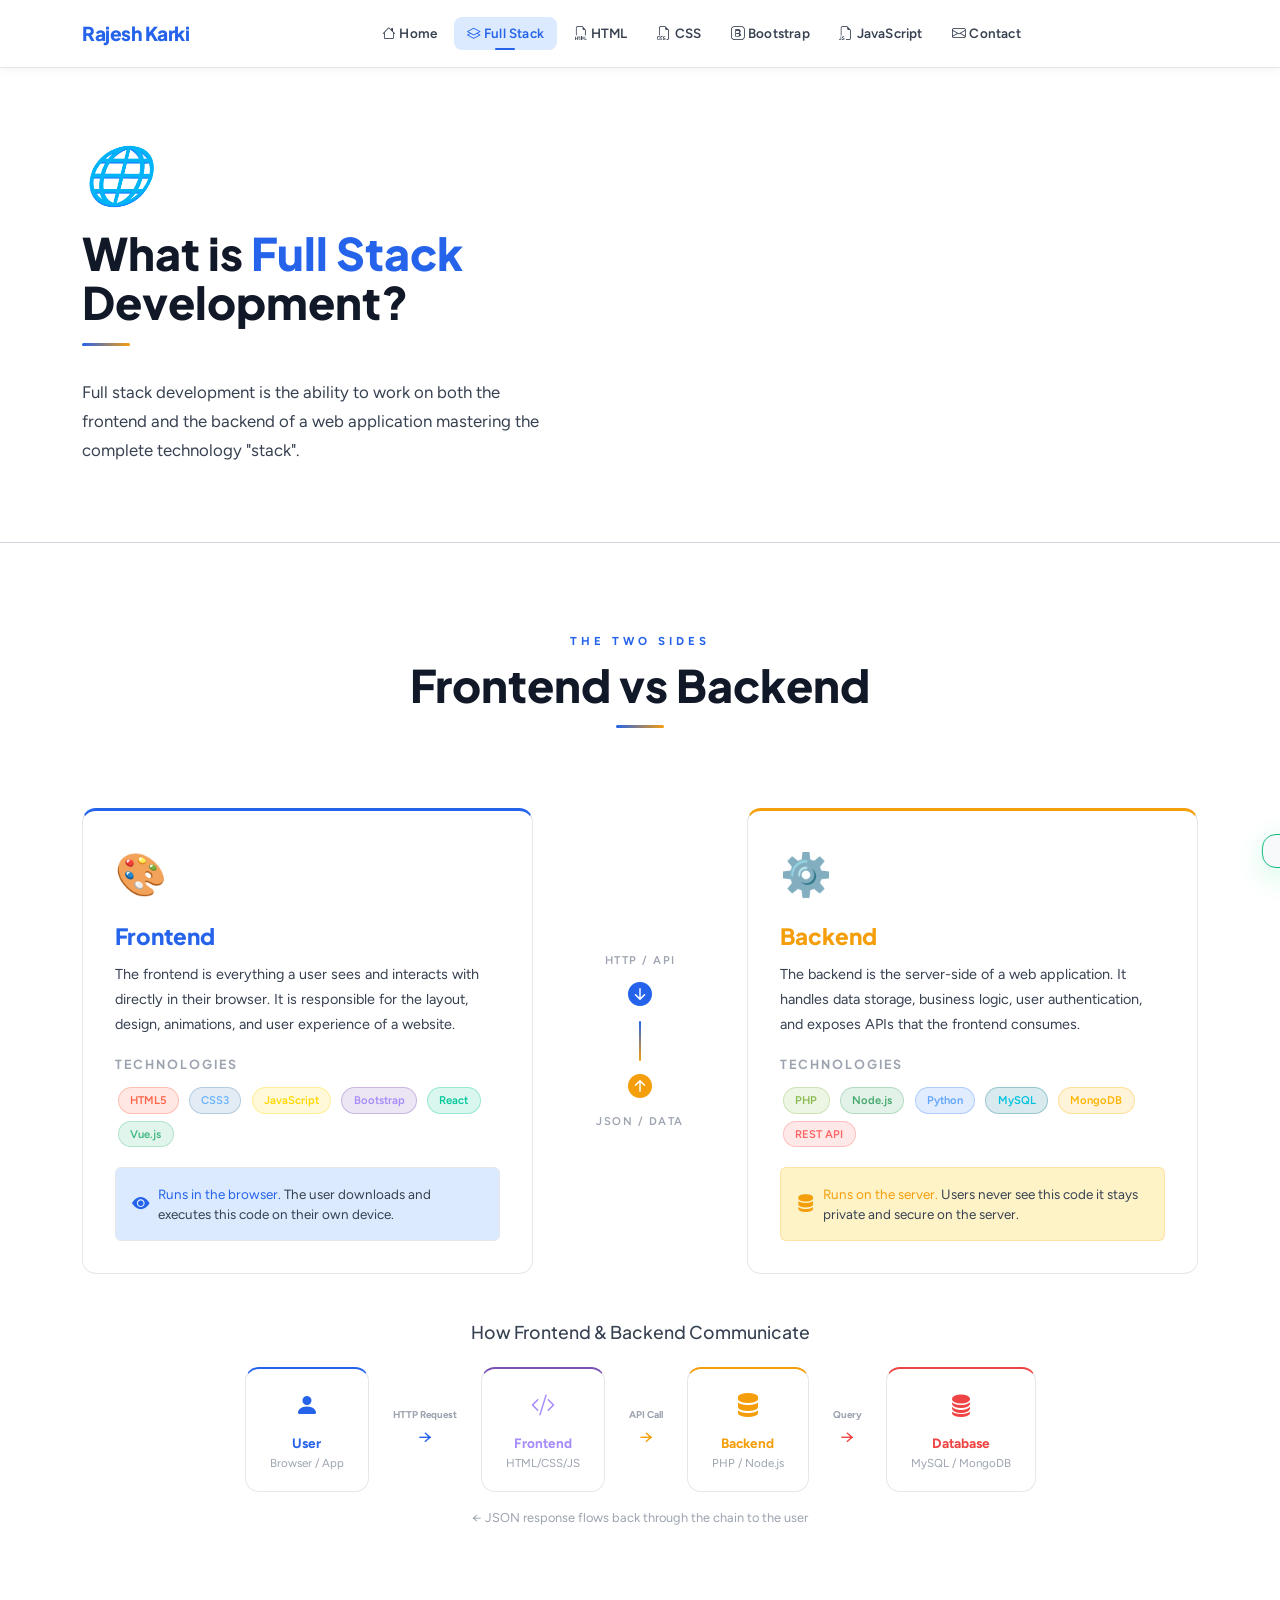
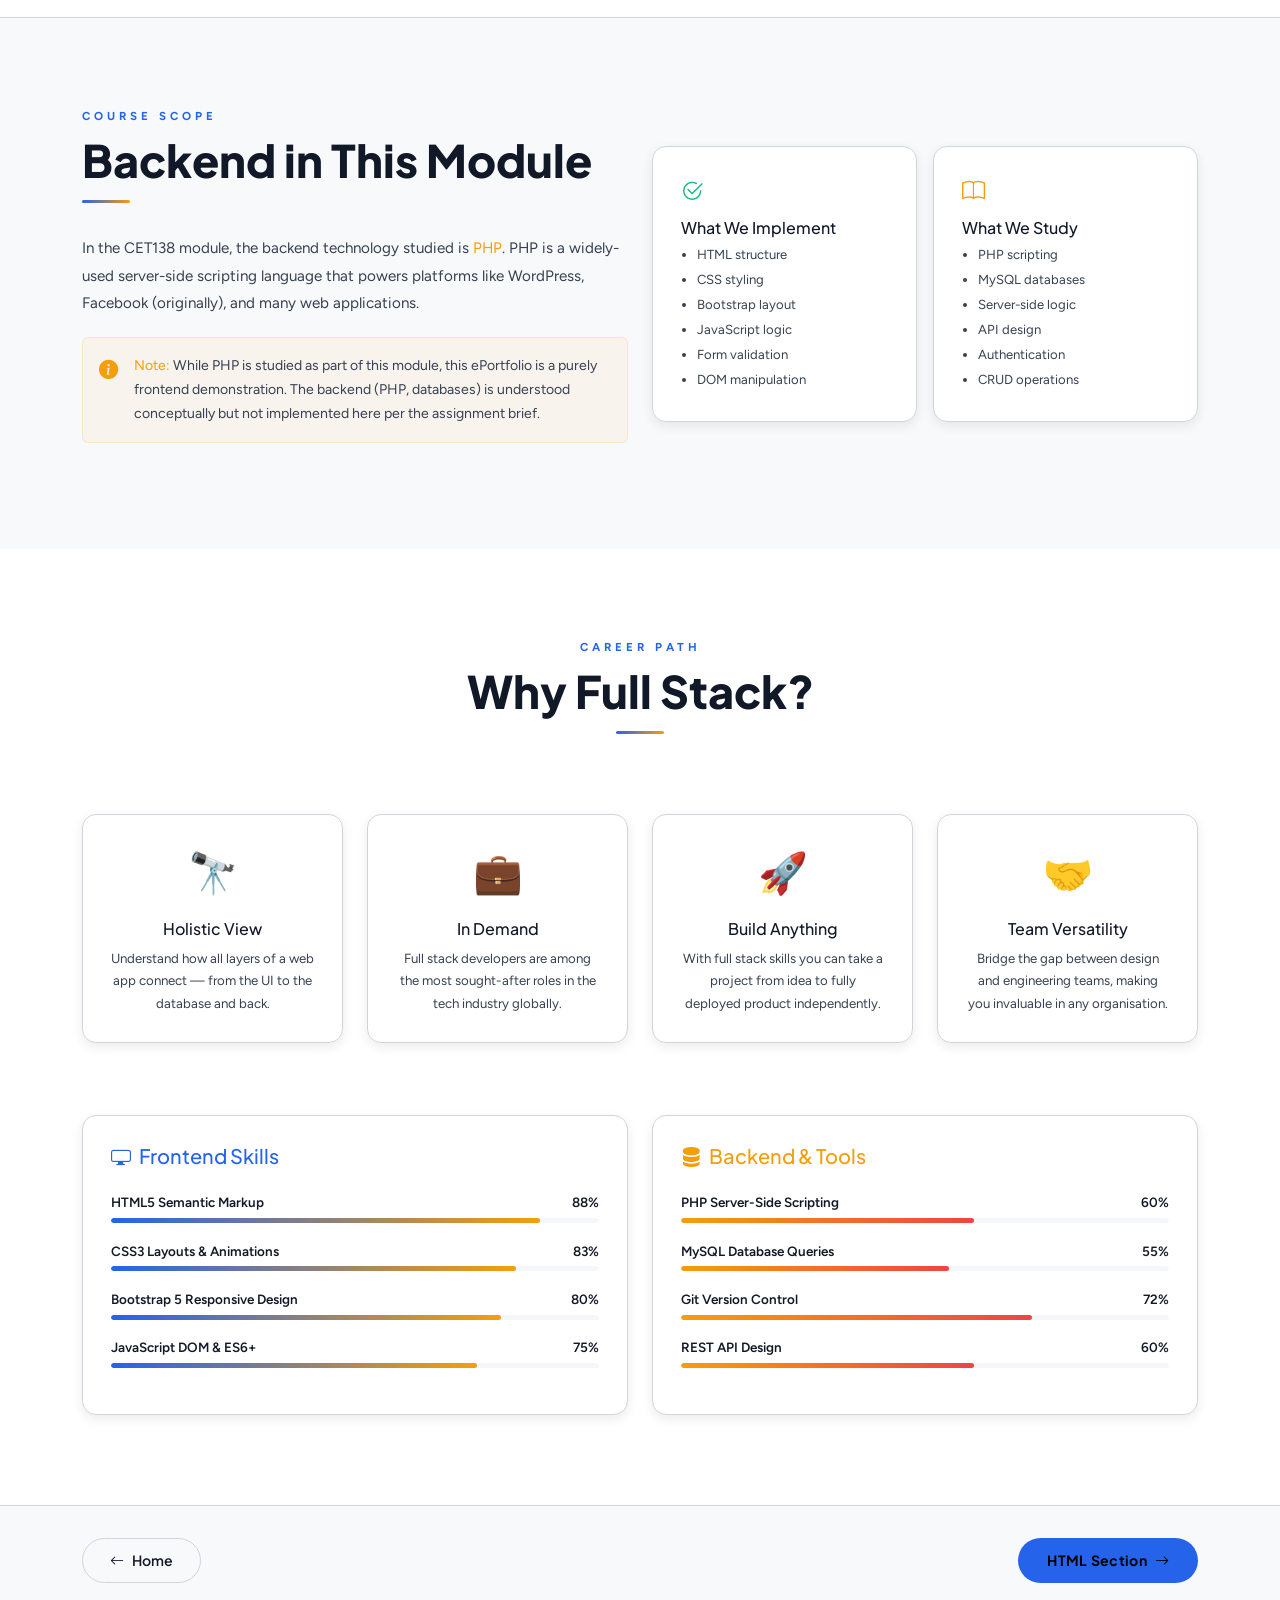
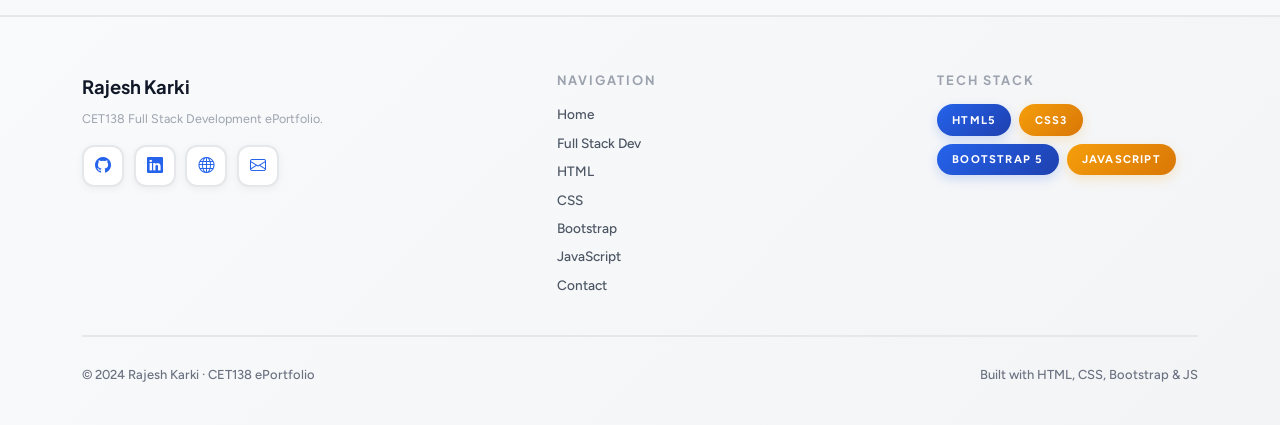
==== about.html @ 3459c1d7 "Add JavaScript page and script functionality for interactive demos and form validation - Created a n" ====
<!DOCTYPE html>
<html lang="en">
<head>
  <meta charset="UTF-8"/>
  <meta name="viewport" content="width=device-width, initial-scale=1.0"/>
  <title>Rajesh Karki</title>
  <link href="https://cdn.jsdelivr.net/npm/bootstrap@5.3.2/dist/css/bootstrap.min.css" rel="stylesheet"/>
  <link href="https://cdn.jsdelivr.net/npm/bootstrap-icons@1.11.3/font/bootstrap-icons.min.css" rel="stylesheet"/>
  <link href="https://fonts.googleapis.com/css2?family=Plus+Jakarta+Sans:wght@400;500;600;700;800&family=Figtree:wght@300;400;500;600&display=swap" rel="stylesheet"/>
  <link href="css/style.css" rel="stylesheet"/>
  <style>
    .stack-card {
      background: #ffffff; border: 1px solid #e5e7eb;
      border-radius: var(--radius); padding: 2rem;
      transition: var(--transition); height: 100%;
    }
    .stack-card:hover { border-color: #d1d5db; box-shadow: 0 12px 24px rgba(0,0,0,0.12); transform: translateY(-4px); }
    .stack-card-icon { font-size: 2.6rem; margin-bottom: 1.1rem; display: block; }
    .tech-pill {
      display: inline-block; font-size: .7rem; font-weight: 600;
      padding: .25rem .7rem; border-radius: 50px; margin: .2rem;
    }
    .api-flow {
      display: flex; align-items: center; justify-content: center;
      gap: 0; flex-wrap: wrap;
    }
    .api-box {
      background: #ffffff; border: 1px solid #e5e7eb;
      border-radius: var(--radius); padding: 1.2rem 1.5rem;
      text-align: center; min-width: 120px;
    }
    .api-arrow {
      display: flex; flex-direction: column; align-items: center;
      padding: 0 .5rem; color: #6b7280; font-size: .65rem;
    }
    .timeline-item {
      display: flex; gap: 1.25rem; padding-bottom: 2rem; position: relative;
    }
    .timeline-item:not(:last-child)::after {
      content: ''; position: absolute; left: 19px; top: 42px;
      width: 2px; bottom: 0; background: #e5e7eb;
    }
    .timeline-dot {
      width: 40px; height: 40px; border-radius: 50%; flex-shrink: 0;
      display: flex; align-items: center; justify-content: center;
      font-size: 1rem; z-index: 1;
    }
    .timeline-content { padding-top: .5rem; }
  </style>
</head>
<body>
<div class="grid-bg"></div>
<div class="orb orb-1"></div>
<div class="orb orb-2"></div>

<!-- NAVBAR -->
<nav class="navbar navbar-expand-lg fixed-top" id="mainNav">
  <div class="container">
    <a class="navbar-brand nav-brand" href="index.html">Rajesh Karki</a>
    <div class="d-flex align-items-center gap-2 order-lg-last">
      <button class="theme-btn" id="themeBtn" aria-label="Toggle theme"><i class="bi bi-sun-fill"></i></button>
      <button class="navbar-toggler ms-1" type="button" data-bs-toggle="collapse" data-bs-target="#navMenu">
        <span class="navbar-toggler-icon"></span>
      </button>
    </div>
    <div class="collapse navbar-collapse" id="navMenu">
      <ul class="navbar-nav mx-auto gap-1">
        <li class="nav-item"><a class="nav-link" href="index.html"><i class="bi bi-house me-1"></i>Home</a></li>
        <li class="nav-item"><a class="nav-link" href="about.html"><i class="bi bi-layers me-1"></i>Full Stack</a></li>
        <li class="nav-item"><a class="nav-link" href="html.html"><i class="bi bi-filetype-html me-1"></i>HTML</a></li>
        <li class="nav-item"><a class="nav-link" href="css.html"><i class="bi bi-filetype-css me-1"></i>CSS</a></li>
        <li class="nav-item"><a class="nav-link" href="bootstrap.html"><i class="bi bi-bootstrap me-1"></i>Bootstrap</a></li>
        <li class="nav-item"><a class="nav-link" href="javascript.html"><i class="bi bi-filetype-js me-1"></i>JavaScript</a></li>
        <li class="nav-item"><a class="nav-link" href="contact.html"><i class="bi bi-envelope me-1"></i>Contact</a></li>
      </ul>
    </div>
  </div>
</nav>

<div class="page-wrap">

  <!-- PAGE HERO -->
  <div class="page-hero">
    <div class="container">
      <i class="page-hero-icon">🌐</i>
      <h1 class="section-title">What is <span class="highlight">Full Stack</span><br>Development?</h1>
      <div class="divider"></div>
      <p class="section-lead max-w-md">Full stack development is the ability to work on both the frontend and the backend of a web application mastering the complete technology "stack".</p>
    </div>
  </div>

  <!-- FRONTEND VS BACKEND -->
  <section>
    <div class="container">
      <div class="row justify-content-center mb-5">
        <div class="col-lg-7 text-center reveal">
          <span class="eyebrow">The Two Sides</span>
          <h2 class="section-title">Frontend vs Backend</h2>
          <div class="divider centered"></div>
        </div>
      </div>
      <div class="row g-4">
        <!-- Frontend -->
        <div class="col-lg-5 reveal reveal-d1">
          <div class="stack-card" style="border-top:3px solid var(--accent);">
            <span class="stack-card-icon">🎨</span>
            <h3 style="font-size:1.4rem;font-weight:800;color:var(--accent);margin-bottom:.75rem;">Frontend</h3>
            <p style="color:var(--text2);font-size:.9rem;line-height:1.75;margin-bottom:1.25rem;">The frontend is everything a user sees and interacts with directly in their browser. It is responsible for the layout, design, animations, and user experience of a website.</p>
            <h6 style="font-family:var(--font-head);font-size:.78rem;font-weight:700;letter-spacing:2px;text-transform:uppercase;color:var(--text3);margin-bottom:.75rem;">Technologies</h6>
            <div class="mb-3">
              <span class="tech-pill" style="background:rgba(255,99,71,.15);color:#ff6347;border:1px solid rgba(255,99,71,.3)">HTML5</span>
              <span class="tech-pill" style="background:rgba(70,130,180,.15);color:#6bb5ff;border:1px solid rgba(70,130,180,.3)">CSS3</span>
              <span class="tech-pill" style="background:rgba(255,215,0,.15);color:#ffd700;border:1px solid rgba(255,215,0,.3)">JavaScript</span>
              <span class="tech-pill" style="background:rgba(121,82,179,.15);color:#a78bfa;border:1px solid rgba(121,82,179,.3)">Bootstrap</span>
              <span class="tech-pill" style="background:rgba(0,200,150,.15);color:#00c89a;border:1px solid rgba(0,200,150,.3)">React</span>
              <span class="tech-pill" style="background:rgba(65,184,131,.15);color:#41b883;border:1px solid rgba(65,184,131,.3)">Vue.js</span>
            </div>
            <div class="d-flex align-items-center gap-2 p-3 rounded" style="background:var(--accent-dim);border:1px solid var(--border);">
              <i class="bi bi-eye-fill" style="color:var(--accent);font-size:1.1rem;"></i>
              <div style="font-size:.84rem;"><span style="color:var(--accent)">Runs in the browser.</span> <span style="color:var(--text2);">The user downloads and executes this code on their own device.</span></div>
            </div>
          </div>
        </div>

        <!-- Arrow -->
        <div class="col-lg-2 d-flex align-items-center justify-content-center reveal reveal-d2">
          <div class="api-flow flex-column gap-2">
            <div style="font-size:.7rem;color:var(--text3);text-align:center;font-weight:600;letter-spacing:1.5px;text-transform:uppercase;">HTTP / API</div>
            <div style="font-size:1.5rem;color:var(--accent)"><i class="bi bi-arrow-down-circle-fill"></i></div>
            <div style="width:2px;height:40px;background:linear-gradient(var(--accent),var(--amber));margin:0 auto;border-radius:2px;"></div>
            <div style="font-size:1.5rem;color:var(--amber)"><i class="bi bi-arrow-up-circle-fill"></i></div>
            <div style="font-size:.7rem;color:var(--text3);text-align:center;font-weight:600;letter-spacing:1.5px;text-transform:uppercase;">JSON / Data</div>
          </div>
        </div>

        <!-- Backend -->
        <div class="col-lg-5 reveal reveal-d3">
          <div class="stack-card" style="border-top:3px solid var(--amber);">
            <span class="stack-card-icon">⚙️</span>
            <h3 style="font-size:1.4rem;font-weight:800;color:var(--amber);margin-bottom:.75rem;">Backend</h3>
            <p style="color:var(--text2);font-size:.9rem;line-height:1.75;margin-bottom:1.25rem;">The backend is the server-side of a web application. It handles data storage, business logic, user authentication, and exposes APIs that the frontend consumes.</p>
            <h6 style="font-family:var(--font-head);font-size:.78rem;font-weight:700;letter-spacing:2px;text-transform:uppercase;color:var(--text3);margin-bottom:.75rem;">Technologies</h6>
            <div class="mb-3">
              <span class="tech-pill" style="background:rgba(136,186,78,.15);color:#88ba4e;border:1px solid rgba(136,186,78,.3)">PHP</span>
              <span class="tech-pill" style="background:rgba(68,168,107,.15);color:#44a86b;border:1px solid rgba(68,168,107,.3)">Node.js</span>
              <span class="tech-pill" style="background:rgba(59,130,246,.15);color:#60a5fa;border:1px solid rgba(59,130,246,.3)">Python</span>
              <span class="tech-pill" style="background:rgba(0,117,143,.15);color:#00c2dd;border:1px solid rgba(0,117,143,.3)">MySQL</span>
              <span class="tech-pill" style="background:rgba(255,179,0,.15);color:#ffb300;border:1px solid rgba(255,179,0,.3)">MongoDB</span>
              <span class="tech-pill" style="background:rgba(255,100,100,.15);color:#ff6464;border:1px solid rgba(255,100,100,.3)">REST API</span>
            </div>
            <div class="d-flex align-items-center gap-2 p-3 rounded" style="background:var(--amber-dim);border:1px solid rgba(255,171,64,.25);">
              <i class="bi bi-server" style="color:var(--amber);font-size:1.1rem;"></i>
              <div style="font-size:.84rem;"><span style="color:var(--amber)">Runs on the server.</span> <span style="color:var(--text2);">Users never see this code it stays private and secure on the server.</span></div>
            </div>
          </div>
        </div>
      </div>

      <!-- API Flow Diagram -->
      <div class="mt-5 reveal">
        <h4 class="text-center mb-4" style="font-family:var(--font-head);font-size:1.1rem;color:var(--text2);">How Frontend & Backend Communicate</h4>
        <div class="api-flow flex-wrap gap-3 justify-content-center">
          <div class="api-box" style="border-top:2px solid var(--accent);">
            <i class="bi bi-person-fill" style="font-size:1.5rem;color:var(--accent);display:block;margin-bottom:.4rem;"></i>
            <strong style="font-size:.85rem;color:var(--accent);">User</strong>
            <div style="font-size:.72rem;color:var(--text3);">Browser / App</div>
          </div>
          <div class="api-arrow">
            <div style="font-size:.62rem;font-weight:700;color:var(--text3)">HTTP Request</div>
            <div style="color:var(--accent);font-size:1.2rem;">→</div>
          </div>
          <div class="api-box" style="border-top:2px solid #7952b3;">
            <i class="bi bi-code-slash" style="font-size:1.5rem;color:#a78bfa;display:block;margin-bottom:.4rem;"></i>
            <strong style="font-size:.85rem;color:#a78bfa;">Frontend</strong>
            <div style="font-size:.72rem;color:var(--text3);">HTML/CSS/JS</div>
          </div>
          <div class="api-arrow">
            <div style="font-size:.62rem;font-weight:700;color:var(--text3)">API Call</div>
            <div style="color:var(--amber);font-size:1.2rem;">→</div>
          </div>
          <div class="api-box" style="border-top:2px solid var(--amber);">
            <i class="bi bi-server" style="font-size:1.5rem;color:var(--amber);display:block;margin-bottom:.4rem;"></i>
            <strong style="font-size:.85rem;color:var(--amber);">Backend</strong>
            <div style="font-size:.72rem;color:var(--text3);">PHP / Node.js</div>
          </div>
          <div class="api-arrow">
            <div style="font-size:.62rem;font-weight:700;color:var(--text3)">Query</div>
            <div style="color:var(--rose);font-size:1.2rem;">→</div>
          </div>
          <div class="api-box" style="border-top:2px solid var(--rose);">
            <i class="bi bi-database-fill" style="font-size:1.5rem;color:var(--rose);display:block;margin-bottom:.4rem;"></i>
            <strong style="font-size:.85rem;color:var(--rose);">Database</strong>
            <div style="font-size:.72rem;color:var(--text3);">MySQL / MongoDB</div>
          </div>
        </div>
        <div class="text-center mt-3" style="font-size:.8rem;color:var(--text3);">← JSON response flows back through the chain to the user</div>
      </div>
    </div>
  </section>

  <!-- PHP NOTE & COURSE SCOPE -->
  <section style="background:var(--bg2);border-top:1px solid var(--border2);">
    <div class="container">
      <div class="row g-4 align-items-center">
        <div class="col-lg-6 reveal">
          <span class="eyebrow">Course Scope</span>
          <h2 class="section-title">Backend in This Module</h2>
          <div class="divider"></div>
          <p style="color:var(--text2);font-size:.95rem;line-height:1.8;margin-bottom:1.25rem;">
            In the CET138 module, the backend technology studied is <span style="color:var(--amber)">PHP</span>. PHP is a widely-used server-side scripting language that powers platforms like WordPress, Facebook (originally), and many web applications.
          </p>
          <div class="d-flex align-items-start gap-3 p-3 mb-3 rounded" style="background:rgba(255,171,64,.08);border:1px solid rgba(255,171,64,.2);">
            <i class="bi bi-info-circle-fill" style="color:var(--amber);font-size:1.2rem;flex-shrink:0;margin-top:.15rem;"></i>
            <p style="font-size:.88rem;color:var(--text2);margin:0;line-height:1.7;"><span style="color:var(--amber);">Note:</span> While PHP is studied as part of this module, this ePortfolio is a purely frontend demonstration. The backend (PHP, databases) is understood conceptually but not implemented here per the assignment brief.</p>
          </div>
        </div>
        <div class="col-lg-6 reveal reveal-d2">
          <div class="row g-3">
            <div class="col-6">
              <div class="glass-card card-inner h-100">
                <i class="bi bi-check2-circle" style="color:var(--emerald);font-size:1.4rem;margin-bottom:.6rem;display:block;"></i>
                <h6 style="font-family:var(--font-head);margin-bottom:.35rem;">What We Implement</h6>
                <ul style="color:var(--text2);font-size:.82rem;padding-left:1rem;line-height:1.9;margin:0;">
                  <li>HTML structure</li>
                  <li>CSS styling</li>
                  <li>Bootstrap layout</li>
                  <li>JavaScript logic</li>
                  <li>Form validation</li>
                  <li>DOM manipulation</li>
                </ul>
              </div>
            </div>
            <div class="col-6">
              <div class="glass-card card-inner h-100">
                <i class="bi bi-book" style="color:var(--amber);font-size:1.4rem;margin-bottom:.6rem;display:block;"></i>
                <h6 style="font-family:var(--font-head);margin-bottom:.35rem;">What We Study</h6>
                <ul style="color:var(--text2);font-size:.82rem;padding-left:1rem;line-height:1.9;margin:0;">
                  <li>PHP scripting</li>
                  <li>MySQL databases</li>
                  <li>Server-side logic</li>
                  <li>API design</li>
                  <li>Authentication</li>
                  <li>CRUD operations</li>
                </ul>
              </div>
            </div>
          </div>
        </div>
      </div>
    </div>
  </section>

  <!-- WHY FULL STACK -->
  <section>
    <div class="container">
      <div class="row justify-content-center mb-5">
        <div class="col-lg-6 text-center reveal">
          <span class="eyebrow">Career Path</span>
          <h2 class="section-title">Why Full Stack?</h2>
          <div class="divider centered"></div>
        </div>
      </div>
      <div class="row g-4">
        <div class="col-md-6 col-lg-3 reveal reveal-d1">
          <div class="glass-card card-inner text-center h-100">
            <div style="font-size:2.5rem;margin-bottom:1rem;">🔭</div>
            <h5 style="font-family:var(--font-head);font-size:1rem;margin-bottom:.5rem;">Holistic View</h5>
            <p style="color:var(--text2);font-size:.83rem;line-height:1.7;margin:0;">Understand how all layers of a web app connect — from the UI to the database and back.</p>
          </div>
        </div>
        <div class="col-md-6 col-lg-3 reveal reveal-d2">
          <div class="glass-card card-inner text-center h-100">
            <div style="font-size:2.5rem;margin-bottom:1rem;">💼</div>
            <h5 style="font-family:var(--font-head);font-size:1rem;margin-bottom:.5rem;">In Demand</h5>
            <p style="color:var(--text2);font-size:.83rem;line-height:1.7;margin:0;">Full stack developers are among the most sought-after roles in the tech industry globally.</p>
          </div>
        </div>
        <div class="col-md-6 col-lg-3 reveal reveal-d3">
          <div class="glass-card card-inner text-center h-100">
            <div style="font-size:2.5rem;margin-bottom:1rem;">🚀</div>
            <h5 style="font-family:var(--font-head);font-size:1rem;margin-bottom:.5rem;">Build Anything</h5>
            <p style="color:var(--text2);font-size:.83rem;line-height:1.7;margin:0;">With full stack skills you can take a project from idea to fully deployed product independently.</p>
          </div>
        </div>
        <div class="col-md-6 col-lg-3 reveal reveal-d4">
          <div class="glass-card card-inner text-center h-100">
            <div style="font-size:2.5rem;margin-bottom:1rem;">🤝</div>
            <h5 style="font-family:var(--font-head);font-size:1rem;margin-bottom:.5rem;">Team Versatility</h5>
            <p style="color:var(--text2);font-size:.83rem;line-height:1.7;margin:0;">Bridge the gap between design and engineering teams, making you invaluable in any organisation.</p>
          </div>
        </div>
      </div>

      <!-- Skills -->
      <div class="row mt-5 g-4">
        <div class="col-lg-6 reveal reveal-d1">
          <div class="glass-card card-inner">
            <h5 style="font-family:var(--font-head);color:var(--accent);margin-bottom:1.5rem;"><i class="bi bi-display me-2"></i>Frontend Skills</h5>
            <div class="skill-bar"><div class="skill-bar-head"><span>HTML5 Semantic Markup</span><span>88%</span></div><div class="skill-track"><div class="skill-fill" data-w="88"></div></div></div>
            <div class="skill-bar"><div class="skill-bar-head"><span>CSS3 Layouts & Animations</span><span>83%</span></div><div class="skill-track"><div class="skill-fill" data-w="83"></div></div></div>
            <div class="skill-bar"><div class="skill-bar-head"><span>Bootstrap 5 Responsive Design</span><span>80%</span></div><div class="skill-track"><div class="skill-fill" data-w="80"></div></div></div>
            <div class="skill-bar"><div class="skill-bar-head"><span>JavaScript DOM & ES6+</span><span>75%</span></div><div class="skill-track"><div class="skill-fill" data-w="75"></div></div></div>
          </div>
        </div>
        <div class="col-lg-6 reveal reveal-d2">
          <div class="glass-card card-inner">
            <h5 style="font-family:var(--font-head);color:var(--amber);margin-bottom:1.5rem;"><i class="bi bi-server me-2"></i>Backend & Tools</h5>
            <div class="skill-bar"><div class="skill-bar-head"><span>PHP Server-Side Scripting</span><span>60%</span></div><div class="skill-track"><div class="skill-fill" data-w="60" style="background:linear-gradient(90deg,var(--amber),var(--rose))"></div></div></div>
            <div class="skill-bar"><div class="skill-bar-head"><span>MySQL Database Queries</span><span>55%</span></div><div class="skill-track"><div class="skill-fill" data-w="55" style="background:linear-gradient(90deg,var(--amber),var(--rose))"></div></div></div>
            <div class="skill-bar"><div class="skill-bar-head"><span>Git Version Control</span><span>72%</span></div><div class="skill-track"><div class="skill-fill" data-w="72" style="background:linear-gradient(90deg,var(--amber),var(--rose))"></div></div></div>
            <div class="skill-bar"><div class="skill-bar-head"><span>REST API Design</span><span>60%</span></div><div class="skill-track"><div class="skill-fill" data-w="60" style="background:linear-gradient(90deg,var(--amber),var(--rose))"></div></div></div>
          </div>
        </div>
      </div>
    </div>
  </section>

  <!-- PAGE NAV -->
  <div style="border-top:1px solid var(--border2);padding:2rem 0;background:var(--bg2);">
    <div class="container d-flex justify-content-between flex-wrap gap-3">
      <a href="index.html" class="btn-outline-custom"><i class="bi bi-arrow-left"></i> Home</a>
      <a href="html.html" class="btn-primary-custom">HTML Section <i class="bi bi-arrow-right"></i></a>
    </div>
  </div>
</div>

<!-- FOOTER -->
<footer>
  <div class="container">
    <div class="row g-4 align-items-start justify-content-between">
      <div class="col-lg-4">
        <div class="footer-brand">Rajesh Karki</div>
        <p class="text-small text-gray max-w-sm mt-xs">CET138 Full Stack Development ePortfolio.</p>
        <div class="footer-socials mt-3">
          <a href="https://github.com/rajeshkarki9" target="_blank" title="GitHub"><i class="bi bi-github"></i></a>
          <a href="https://www.linkedin.com/in/rajesh-karki-478a9b274/" target="_blank" title="LinkedIn"><i class="bi bi-linkedin"></i></a>
          <a href="https://karkirajesh.com.np/" target="_blank" title="Website"><i class="bi bi-globe"></i></a>
          <a href="mailto:ctit25e.rjs@ismt.edu.np" title="Email"><i class="bi bi-envelope"></i></a>
        </div>
      </div>
      <div class="col-sm-6 col-lg-3">
        <h6 style="font-family:var(--font-head);font-size:.8rem;font-weight:700;letter-spacing:2px;text-transform:uppercase;color:var(--text3);margin-bottom:1rem;">Navigation</h6>
        <div class="footer-nav-links d-flex flex-column gap-2">
          <a href="index.html">Home</a><a href="about.html">Full Stack Dev</a><a href="html.html">HTML</a>
          <a href="css.html">CSS</a><a href="bootstrap.html">Bootstrap</a><a href="javascript.html">JavaScript</a><a href="contact.html">Contact</a>
        </div>
      </div>
      <div class="col-sm-6 col-lg-3">
        <h6 style="font-family:var(--font-head);font-size:.8rem;font-weight:700;letter-spacing:2px;text-transform:uppercase;color:var(--text3);margin-bottom:1rem;">Tech Stack</h6>
        <div class="d-flex flex-wrap gap-2"><span class="chip">HTML5</span><span class="chip-amber">CSS3</span><span class="chip">Bootstrap 5</span><span class="chip-amber">JavaScript</span></div>
      </div>
    </div>
    <div class="footer-copy d-flex flex-wrap justify-content-between align-items-center gap-2">
      <span>© 2024 Rajesh Karki · CET138 ePortfolio</span>
      <span>Built with HTML, CSS, Bootstrap &amp; JS</span>
    </div>
  </div>
</footer>

<button id="backTop" aria-label="Back to top"><i class="bi bi-arrow-up"></i></button>
<div id="toast"></div>
<script src="https://cdn.jsdelivr.net/npm/bootstrap@5.3.2/dist/js/bootstrap.bundle.min.js"></script>
<script src="js/script.js"></script>
</body>
</html>
---- css/style.css ----
/* ── GOOGLE FONTS import is in each HTML <head> ─────────────────── */

/* ── CSS VARIABLES ───────────────────────────────────────────────── */
:root {
  --bg:          #ffffff;
  --bg2:         #f8f9fb;
  --bg3:         #ffffff;
  --surface:     #ffffff;
  --surface2:    #f5f7fa;
  --border:      #e5e7eb;
  --border2:     #d1d5db;
  --accent:      #2563eb;
  --accent-dim:  #dbeafe;
  --accent-glow: #bfdbfe;
  --amber:       #f59e0b;
  --amber-dim:   #fef3c7;
  --rose:        #ef4444;
  --rose-dim:    #fee2e2;
  --emerald:     #10b981;
  --text:        #111827;
  --text2:       #374151;
  --text3:       #9ca3af;
  --nav-h:       68px;
  --radius:      14px;
  --radius-sm:   8px;
  --radius-lg:   20px;
  --shadow:      0 4px 12px rgba(0,0,0,0.08);
  --shadow-lg:   0 12px 24px rgba(0,0,0,0.12);
  --font-head:   'Plus Jakarta Sans', sans-serif;
  --font-body:   'Figtree', sans-serif;
  --transition:  all 0.28s cubic-bezier(0.4,0,0.2,1);
}
[data-theme="light"] {
  --bg:          #ffffff;
  --bg2:         #f8f9fb;
  --bg3:         #ffffff;
  --surface:     #ffffff;
  --surface2:    #f5f7fa;
  --border:      #e5e7eb;
  --border2:     #d1d5db;
  --accent:      #2563eb;
  --accent-dim:  #dbeafe;
  --accent-glow: #bfdbfe;
  --text:        #111827;
  --text2:       #374151;
  --text3:       #9ca3af;
  --shadow:      0 4px 12px rgba(0,0,0,0.08);
  --shadow-lg:   0 12px 24px rgba(0,0,0,0.12);
}

/* ── RESET + BASE ────────────────────────────────────────────────── */
*, *::before, *::after { box-sizing: border-box; margin: 0; padding: 0; }
html { scroll-behavior: smooth; font-size: 16px; }
body {
  font-family: var(--font-body);
  background: var(--bg);
  color: var(--text);
  overflow-x: hidden;
  transition: background .3s, color .3s;
  min-height: 100vh;
}
h1,h2,h3,h4,h5,h6 { font-family: var(--font-head); }
a { color: var(--accent); text-decoration: none; transition: var(--transition); }
a:hover { color: var(--accent); opacity: .8; }
img { max-width: 100%; }
::selection { background: var(--accent); color: #000; }
::-webkit-scrollbar { width: 5px; }
::-webkit-scrollbar-track { background: var(--bg); }
::-webkit-scrollbar-thumb { background: var(--accent); border-radius: 4px; }

/* ── ANIMATED BG GRID ────────────────────────────────────────────── */
.grid-bg {
  position: fixed; inset: 0; z-index: -2; pointer-events: none;
  background-image: none;
  background-size: 50px 50px;
}

/* ── AMBIENT ORBS ────────────────────────────────────────────────── */
.orb {
  position: fixed; border-radius: 50%; pointer-events: none; z-index: -1;
  filter: blur(90px); animation: orb-drift 15s ease-in-out infinite;
  display: none;
}
.orb-1 { width: 480px; height: 480px; background: var(--accent); opacity:.06; top:-160px; left:-120px; }
.orb-2 { width: 360px; height: 360px; background: var(--amber); opacity:.05; bottom:5%; right:-80px; animation-delay:-7s; }
.orb-3 { width: 280px; height: 280px; background: var(--rose); opacity:.04; top:50%; left:45%; animation-delay:-3.5s; }
@keyframes orb-drift {
  0%,100% { transform: translate(0,0) scale(1); }
  33%      { transform: translate(24px,-18px) scale(1.05); }
  66%      { transform: translate(-18px,14px) scale(.96); }
}

/* ── NAVBAR ──────────────────────────────────────────────────────── */
#mainNav {
  height: var(--nav-h);
  background: #ffffff;
  -webkit-backdrop-filter: blur(24px);
  backdrop-filter: blur(24px);
  border-bottom: 1px solid var(--border);
  transition: var(--transition);
  box-shadow: 0 2px 8px rgba(0,0,0,0.05);
}
[data-theme="light"] #mainNav {
  background: rgba(244,246,251,0.88);
}
.nav-brand {
  font-family: var(--font-head);
  font-weight: 800;
  font-size: 1.2rem;
  color: var(--accent) !important;
  letter-spacing: -0.5px;
}
.nav-brand span { color: var(--text); }
.navbar-nav .nav-link {
  font-size: .84rem;
  font-weight: 600;
  color: var(--text2) !important;
  padding: .38rem .8rem !important;
  border-radius: var(--radius-sm);
  transition: var(--transition);
  position: relative;
  letter-spacing: .2px;
}
.navbar-nav .nav-link:hover,
.navbar-nav .nav-link.active {
  color: var(--accent) !important;
  background: var(--accent-dim);
}
.navbar-nav .nav-link.active::after {
  content: '';
  position: absolute; bottom: 0; left: 50%; transform: translateX(-50%);
  width: 20px; height: 2px; background: var(--accent); border-radius: 2px;
}
.theme-btn {
  background: var(--surface2); border: 1px solid var(--border);
  color: var(--text2); width: 36px; height: 36px; border-radius: 50%;
  display: none;
  align-items: center; justify-content: center;
  cursor: pointer; font-size: .9rem; transition: var(--transition);
  flex-shrink: 0;
}
.theme-btn:hover { background: var(--accent); color: #000; border-color: var(--accent); }
.navbar-toggler { border: 1px solid var(--border) !important; padding: .35rem .55rem !important; }
.navbar-toggler-icon {
  background-image: url("data:image/svg+xml,%3csvg xmlns='http://www.w3.org/2000/svg' viewBox='0 0 30 30'%3e%3cpath stroke='rgba(17,24,39,0.9)' stroke-linecap='round' stroke-miterlimit='10' stroke-width='2' d='M4 7h22M4 15h22M4 23h22'/%3e%3c/svg%3e") !important;
}

/* ── PAGE LAYOUT ─────────────────────────────────────────────────── */
.page-wrap { padding-top: var(--nav-h); min-height: 100vh; }
section { padding: 90px 0; }
section.py-6 { padding: 80px 0; }
@media(max-width:768px){ section { padding: 64px 0; } }

/* ── TYPOGRAPHY HELPERS ──────────────────────────────────────────── */
.eyebrow {
  font-size: .72rem; font-weight: 700; letter-spacing: 4px;
  text-transform: uppercase; color: var(--accent); display: block;
  margin-bottom: .6rem;
}
.section-title {
  font-size: clamp(1.9rem, 3.5vw, 2.8rem);
  font-weight: 800; line-height: 1.1; margin-bottom: 1rem;
}
.section-lead {
  color: var(--text2); font-size: 1.05rem; line-height: 1.75;
  max-width: 600px;
}
.section-lead.centered { margin: 0 auto; }
.divider {
  width: 48px; height: 3px;
  background: linear-gradient(90deg, var(--accent), var(--amber));
  border-radius: 3px; margin: 1rem 0 2rem;
}
.divider.centered { margin: 1rem auto 2rem; }
.highlight { color: var(--accent); }
.highlight-amber { color: var(--amber); }
.glow {
  background: linear-gradient(135deg, var(--accent), var(--amber));
  -webkit-background-clip: text; -webkit-text-fill-color: transparent;
  background-clip: text;
}

/* ── GLASS CARD ──────────────────────────────────────────────────── */
.glass-card {
  background: var(--surface);
  border: 1px solid var(--border2);
  border-radius: var(--radius);
  -webkit-backdrop-filter: blur(16px);
  backdrop-filter: blur(16px);
  box-shadow: var(--shadow);
  transition: var(--transition);
}
.glass-card:hover {
  transform: translateY(-5px);
  box-shadow: var(--shadow-lg);
  border-color: var(--border);
}
.card-inner { padding: 1.75rem; }

/* ── BUTTONS ─────────────────────────────────────────────────────── */
.btn-primary-custom {
  display: inline-flex; align-items: center; gap: .5rem;
  background: var(--accent); color: #000;
  font-family: var(--font-head); font-weight: 700; font-size: .88rem;
  padding: .72rem 1.8rem; border-radius: 50px; border: none;
  cursor: pointer; transition: var(--transition);
  letter-spacing: .3px; text-decoration: none;
  white-space: nowrap;
}
.btn-primary-custom:hover {
  background: #33ecff; color: #000;
  transform: translateY(-2px);
  box-shadow: 0 8px 28px rgba(0,229,255,0.35);
}
.btn-outline-custom {
  display: inline-flex; align-items: center; gap: .5rem;
  background: transparent; color: var(--text);
  font-family: var(--font-head); font-weight: 600; font-size: .88rem;
  padding: .7rem 1.7rem; border-radius: 50px;
  border: 1px solid var(--border2); cursor: pointer;
  transition: var(--transition); text-decoration: none;
  white-space: nowrap;
}
.btn-outline-custom:hover {
  border-color: var(--accent); color: var(--accent);
  box-shadow: 0 0 20px var(--accent-glow);
}

/* ── BADGES ──────────────────────────────────────────────────────── */
.chip {
  display: inline-block; font-size: .7rem; font-weight: 700;
  letter-spacing: 1.2px; text-transform: uppercase;
  padding: .45rem .95rem; border-radius: 24px; border: none;
  background: linear-gradient(135deg, #2563eb 0%, #1e40af 100%);
  color: #fff; box-shadow: 0 4px 12px rgba(37,99,235,.2); transition: var(--transition);
}
.chip:hover { transform: translateY(-2px); box-shadow: 0 6px 20px rgba(37,99,235,.3); }
.chip-amber {
  display: inline-block; font-size: .7rem; font-weight: 700; letter-spacing: 1.2px; text-transform: uppercase;
  padding: .45rem .95rem; border-radius: 24px; border: none;
  background: linear-gradient(135deg, #f59e0b 0%, #d97706 100%); color: #fff; box-shadow: 0 4px 12px rgba(245,158,11,.2); transition: var(--transition);
}
.chip-amber:hover { transform: translateY(-2px); box-shadow: 0 6px 20px rgba(245,158,11,.3); }
.chip-rose {
  display: inline-block; font-size: .7rem; font-weight: 700; letter-spacing: 1.2px; text-transform: uppercase;
  padding: .45rem .95rem; border-radius: 24px; border: none;
  background: linear-gradient(135deg, #ef4444 0%, #dc2626 100%); color: #fff; box-shadow: 0 4px 12px rgba(239,68,68,.2); transition: var(--transition);
}
.chip-rose:hover { transform: translateY(-2px); box-shadow: 0 6px 20px rgba(239,68,68,.3); }
.chip-emerald {
  display: inline-block; font-size: .7rem; font-weight: 700; letter-spacing: 1.2px; text-transform: uppercase;
  padding: .45rem .95rem; border-radius: 24px; border: none;
  background: linear-gradient(135deg, #10b981 0%, #059669 100%); color: #fff; box-shadow: 0 4px 12px rgba(16,185,129,.2); transition: var(--transition);
}
.chip-emerald:hover { transform: translateY(-2px); box-shadow: 0 6px 20px rgba(16,185,129,.3); }

/* ── SCROLL REVEAL ───────────────────────────────────────────────── */
.reveal {
  opacity: 0; transform: translateY(28px);
  transition: opacity .65s ease, transform .65s ease;
}
.reveal.visible { opacity: 1; transform: none; }
.reveal-d1 { transition-delay: .1s; }
.reveal-d2 { transition-delay: .2s; }
.reveal-d3 { transition-delay: .3s; }
.reveal-d4 { transition-delay: .4s; }

/* ── PAGE HERO (reused on inner pages) ───────────────────────────── */
.page-hero {
  padding: 80px 0 60px;
  position: relative; overflow: hidden;
  border-bottom: 1px solid var(--border2);
}
.page-hero-badge {
  display: inline-flex; align-items: center; gap: .5rem;
  background: var(--accent-dim); border: 1px solid var(--border);
  border-radius: 50px; padding: .35rem 1rem;
  font-size: .75rem; font-weight: 700; color: var(--accent);
  letter-spacing: 2px; text-transform: uppercase; margin-bottom: 1.5rem;
}
.page-hero-icon {
  font-size: 3.5rem; margin-bottom: 1.5rem;
  display: block; line-height: 1;
}

/* ── CODE BLOCK ──────────────────────────────────────────────────── */
.code-block {
  background: var(--bg2); border: 1px solid var(--border2);
  border-radius: var(--radius); padding: 1.25rem 1.5rem;
  font-family: 'Courier New', monospace; font-size: .82rem;
  line-height: 1.8; overflow-x: auto; position: relative;
}
.code-bar {
  display: flex; align-items: center; gap: 5px;
  margin-bottom: .9rem; padding-bottom: .75rem;
  border-bottom: 1px solid var(--border2);
}
.c-dot { width: 10px; height: 10px; border-radius: 50%; }
.c-k  { color: #111827; }
.c-v  { color: #111827; }
.c-s  { color: #111827; }
.c-p  { color: #111827; }
.c-n  { color: #111827; }
.c-t  { color: #111827; }
.c-c  { color: #111827; font-style: italic; }

/* ── DEMO LABEL ──────────────────────────────────────────────────── */
.demo-label {
  font-size: .68rem; font-weight: 700; letter-spacing: 3px;
  text-transform: uppercase; color: var(--accent);
  display: flex; align-items: center; gap: .5rem;
  margin-bottom: 1rem;
}
.demo-label::before {
  content: ''; width: 16px; height: 2px;
  background: var(--accent); border-radius: 2px;
}

/* ── FORM CONTROLS ───────────────────────────────────────────────── */
.field-wrap { margin-bottom: 1.2rem; }
.field-wrap label {
  display: block; font-size: .78rem; font-weight: 600;
  color: var(--text2); margin-bottom: .4rem; letter-spacing: .2px;
}
.field-input {
  width: 100%; background: var(--surface2);
  border: 1px solid var(--border2); border-radius: var(--radius-sm);
  color: var(--text); font-family: var(--font-body); font-size: .9rem;
  padding: .68rem 1rem; outline: none;
  transition: border-color .2s, box-shadow .2s;
}
.field-input:focus {
  border-color: var(--accent);
  box-shadow: 0 0 0 3px var(--accent-dim);
}
.field-input.is-valid   { border-color: var(--emerald); }
.field-input.is-invalid { border-color: var(--rose); }
.field-input::placeholder { color: var(--text3); }
textarea.field-input { resize: vertical; min-height: 120px; }
.field-msg {
  font-size: .73rem; margin-top: .3rem; min-height: 1em;
  display: flex; align-items: center; gap: .3rem;
}
.field-msg.valid   { color: var(--emerald); }
.field-msg.invalid { color: var(--rose); }

/* ── SKILL BARS ──────────────────────────────────────────────────── */
.skill-bar { margin-bottom: 1.1rem; }
.skill-bar-head { display: flex; justify-content: space-between; margin-bottom: .35rem; font-size: .84rem; font-weight: 600; }
.skill-track { height: 5px; background: var(--surface2); border-radius: 5px; overflow: hidden; }
.skill-fill {
  height: 100%; border-radius: 5px; width: 0;
  background: linear-gradient(90deg, var(--accent), var(--amber));
  transition: width 1.2s cubic-bezier(.4,0,.2,1) .3s;
}

/* ── SEMANTIC HTML VISUALISER ────────────────────────────────────── */
.sem-box {
  border: 1px solid #d1d5db; border-radius: var(--radius-sm);
  padding: .55rem .8rem; margin: .3rem 0; position: relative;
  font-size: .78rem; color: #374151;
}
.sem-box::before {
  content: attr(data-t);
  position: absolute; top: -9px; left: 8px; font-size: .62rem;
  font-weight: 700; color: var(--accent);
  background: var(--bg3); padding: 0 5px; border-radius: 3px;
  font-family: 'Courier New', monospace;
}

/* ── DEMO TABLE ──────────────────────────────────────────────────── */
.demo-table { width: 100%; border-collapse: collapse; font-size: .83rem; }
.demo-table th {
  background: #dbeafe; color: #2563eb;
  padding: .65rem .9rem; text-align: left;
  border-bottom: 1px solid #d1d5db; font-weight: 700;
  font-family: var(--font-head);
}
.demo-table td {
  padding: .55rem .9rem; border-bottom: 1px solid #e5e7eb; color: #374151;
}
.demo-table tr:hover td { background: #f0f9ff; color: #111827; }
.demo-table tr:last-child td { border-bottom: none; }

/* ── COUNTER DISPLAY ─────────────────────────────────────────────── */
.counter-number {
  font-family: var(--font-head); font-size: 4rem; font-weight: 800;
  color: var(--accent); text-align: center; line-height: 1;
  text-shadow: 0 0 30px rgba(0,229,255,0.3);
}

/* ── OUTPUT BOX ──────────────────────────────────────────────────── */
.output-box {
  background: var(--bg); border: 1px solid var(--border2);
  border-radius: var(--radius-sm); padding: .9rem 1rem;
  font-family: 'Courier New', monospace; font-size: .8rem;
  color: var(--accent); min-height: 52px; word-break: break-all;
  line-height: 1.6;
}

/* ── PROJECT CARD ────────────────────────────────────────────────── */
.proj-card {
  border-radius: var(--radius); overflow: hidden;
  background: var(--surface); border: 1px solid var(--border2);
  transition: var(--transition); height: 100%;
  display: flex; flex-direction: column;
}
.proj-card:hover {
  transform: translateY(-7px);
  box-shadow: var(--shadow-lg); border-color: var(--border);
}
.proj-thumb {
  height: 160px; display: flex; align-items: center;
  justify-content: center; font-size: 3.5rem; position: relative;
}
.proj-thumb::after {
  content: ''; position: absolute; inset: 0;
  background: linear-gradient(to bottom, transparent 30%, var(--bg2));
}
.proj-body { padding: 1.4rem; flex: 1; display: flex; flex-direction: column; }
.proj-tags { display: flex; flex-wrap: wrap; gap: .3rem; margin: .75rem 0 1rem; }

/* ── CONTACT INFO ITEM ───────────────────────────────────────────── */
.contact-item {
  display: flex; align-items: flex-start; gap: 1rem;
  padding: 1.1rem; border-radius: var(--radius);
  border: 1px solid var(--border2); background: var(--surface);
  transition: var(--transition);
}
.contact-item:hover { border-color: var(--border); background: var(--surface2); }
.contact-icon {
  width: 42px; height: 42px; border-radius: var(--radius-sm);
  background: var(--accent-dim); border: 1px solid var(--border);
  display: flex; align-items: center; justify-content: center;
  font-size: 1.05rem; color: var(--accent); flex-shrink: 0;
}
.contact-icon.amber { background: var(--amber-dim); border-color: rgba(255,171,64,.25); color: var(--amber); }
.contact-icon.rose  { background: var(--rose-dim);  border-color: rgba(255,92,141,.25); color: var(--rose); }

/* ── TOAST ───────────────────────────────────────────────────────── */
#toast {
  position: fixed; bottom: 2rem; right: 2rem; z-index: 9999;
  background: var(--bg2); border: 1px solid var(--emerald);
  border-radius: var(--radius); padding: 1rem 1.4rem;
  -webkit-backdrop-filter: blur(20px);
  backdrop-filter: blur(20px); color: var(--emerald);
  font-weight: 600; font-size: .88rem;
  display: flex; align-items: center; gap: .75rem;
  transform: translateX(130%);
  transition: transform .45s cubic-bezier(.34,1.56,.64,1);
  box-shadow: 0 8px 32px rgba(0,230,118,0.18);
  max-width: 320px;
}
#toast.show { transform: none; }

/* ── FOOTER ──────────────────────────────────────────────────────── */
footer {
  background: linear-gradient(135deg, #f9fafb 0%, #f3f4f6 100%);
  border-top: 2px solid #e5e7eb;
  padding: 3.5rem 0 2.5rem;
}
.footer-brand {
  font-family: var(--font-head); font-weight: 700;
  font-size: 1.15rem; color: #111827; margin-bottom: .5rem;
}
.footer-socials { display: flex; gap: .6rem; flex-wrap: wrap; }
.footer-socials a {
  width: 42px; height: 42px; border-radius: 12px;
  background: #ffffff; border: 2px solid #e5e7eb;
  display: flex; align-items: center; justify-content: center;
  color: var(--accent); font-size: 1rem; transition: var(--transition); box-shadow: 0 2px 8px rgba(0,0,0,.05);
}
.footer-socials a:hover { background: var(--accent); color: #fff; border-color: var(--accent); transform: translateY(-4px); box-shadow: 0 8px 16px rgba(37,99,235,.2); }
.footer-nav-links { display: flex; flex-wrap: wrap; gap: .5rem .9rem; }
.footer-nav-links a { color: #4b5563; font-size: .85rem; font-weight: 500; transition: var(--transition); }
.footer-nav-links a:hover { color: var(--accent); transform: translateX(4px); }
.footer-copy { color: #6b7280; font-size: .81rem; margin-top: 2.5rem; padding-top: 1.75rem; border-top: 2px solid #e5e7eb; font-weight: 500; }

/* ── FLEX / GRID DEMO ────────────────────────────────────────────── */
.flex-demo-area {
  background: var(--surface); border: 1px solid var(--border2);
  border-radius: var(--radius); padding: 1rem;
}
.flex-item-demo {
  background: linear-gradient(135deg, var(--accent), var(--amber));
  color: #000; font-weight: 700; font-size: .78rem;
  padding: .5rem 1rem; border-radius: var(--radius-sm);
  transition: transform .2s;
}
.flex-item-demo:hover { transform: scale(1.07); }

/* ── COLOUR SWATCHES ─────────────────────────────────────────────── */
.swatch {
  height: 64px; border-radius: var(--radius-sm);
  cursor: pointer; position: relative; transition: transform .2s;
  overflow: hidden; display: flex; align-items: flex-end; padding: .5rem;
}
.swatch:hover { transform: scale(1.04); }
.swatch span { font-size: .65rem; font-weight: 700; color: rgba(0,0,0,.6); }

/* ── BOX MODEL VISUAL ────────────────────────────────────────────── */
.box-model-wrap { padding: .5rem; }
.bm-margin  { border: 2px dashed var(--emerald); border-radius: 6px; padding: 8px; position: relative; }
.bm-border  { border: 2px dashed var(--amber);   border-radius: 4px; padding: 8px; position: relative; margin-top: 4px; }
.bm-padding { border: 2px dashed var(--accent);  border-radius: 4px; padding: 8px; position: relative; margin-top: 4px; }
.bm-content { background: var(--accent-dim); border-radius: 4px; padding: .65rem; text-align: center; font-size: .8rem; font-weight: 700; color: var(--accent); margin-top: 4px; }
.bm-label {
  position: absolute; top: -9px; left: 8px; font-size: .6rem; font-weight: 700;
  padding: 0 4px; border-radius: 3px; background: var(--bg3);
}

/* ── ANIMATION BALLS ─────────────────────────────────────────────── */
.anim-ball {
  width: 48px; height: 48px; border-radius: 50%;
  background: linear-gradient(135deg, var(--accent), var(--amber));
  animation: ball-bounce 1.8s ease-in-out infinite;
}
@keyframes ball-bounce {
  0%,100% { transform: translateY(0) scale(1); }
  50%      { transform: translateY(-16px) scale(1.1); }
}

/* ── BOOTSTRAP GRID VIS ──────────────────────────────────────────── */
.grid-vis-row { display: flex; gap: 4px; margin-bottom: 4px; }
.grid-vis-col {
  border-radius: 4px; padding: .4rem; text-align: center;
  font-size: .65rem; font-weight: 700; color: rgba(0,0,0,.65);
  background: linear-gradient(135deg, var(--accent), #0086cc);
}
.grid-vis-col.v2 { background: linear-gradient(135deg, var(--amber), #e67e00); }
.grid-vis-col.v3 { background: linear-gradient(135deg, var(--rose), #c62a5b); }
.grid-vis-col.v4 { background: linear-gradient(135deg, var(--emerald), #009e52); }

/* ── PAGE TRANSITION ─────────────────────────────────────────────── */
body { animation: page-in .4s ease forwards; }
@keyframes page-in { from { opacity: 0; } to { opacity: 1; } }

/* ── ACCORDION OVERRIDE ──────────────────────────────────────────── */
.accordion-item { background: var(--surface) !important; border: 1px solid var(--border2) !important; border-radius: var(--radius) !important; margin-bottom: .5rem !important; overflow: hidden; }
.accordion-button { background: transparent !important; color: var(--text) !important; font-family: var(--font-head) !important; font-weight: 600 !important; font-size: .95rem !important; }
.accordion-button:not(.collapsed) { color: var(--accent) !important; box-shadow: none !important; }
.accordion-button::after { filter: invert(1) sepia(1) saturate(2) hue-rotate(160deg); }
.accordion-body { color: var(--text2); font-size: .9rem; line-height: 1.75; }

/* ── BACK TO TOP ─────────────────────────────────────────────────── */
#backTop {
  position: fixed; bottom: 2rem; right: 2rem; z-index: 900;
  width: 42px; height: 42px; border-radius: 50%;
  background: var(--accent); color: #000;
  border: none; cursor: pointer; font-size: 1.1rem;
  display: flex; align-items: center; justify-content: center;
  box-shadow: 0 4px 20px rgba(0,229,255,0.35);
  transition: var(--transition); opacity: 0; pointer-events: none;
  transform: translateY(10px);
}
#backTop.visible { opacity: 1; pointer-events: auto; transform: none; }
#backTop:hover { transform: translateY(-3px); box-shadow: 0 8px 28px rgba(0,229,255,0.45); }

/* ── UTILITY CLASSES FOR INLINE STYLES REFACTORING ──────────────── */
.text-small { font-size: .78rem; color: var(--text2); line-height: 1.65; }
.text-smaller { font-size: .72rem; color: var(--text3); }
.text-xs { font-size: .65rem; color: var(--text3); }
.text-md { font-size: .82rem; color: var(--text2); line-height: 1.65; }
.text-lg { font-size: .88rem; line-height: 1.8; }
.text-lead { font-size: 1.05rem; line-height: 1.75; max-width: 660px; }
.text-accent { color: var(--accent); }
.text-amber { color: var(--amber); }
.text-rose { color: var(--rose); }
.text-emerald { color: var(--emerald); }
.text-gray { color: var(--text3); }
.text-dark { color: var(--text); }
.text-muted { color: var(--text2); }

.font-head { font-family: var(--font-head); }
.font-bold { font-weight: 700; }
.font-semi { font-weight: 600; }
.font-med { font-weight: 500; }
.font-header-small { font-family: var(--font-head); font-size: .8rem; font-weight: 700; letter-spacing: 2px; text-transform: uppercase; color: var(--text3); margin-bottom: 1rem; }
.font-header-med { font-family: var(--font-head); font-size: .95rem; margin-bottom: .5rem; }

.mb-xs { margin-bottom: .5rem; }
.mb-sm { margin-bottom: .75rem; }
.mb-md { margin-bottom: 1rem; }
.mb-lg { margin-bottom: 1.5rem; }
.mt-xs { margin-top: .5rem; }
.mt-sm { margin-top: .75rem; }
.mt-md { margin-top: 1rem; }
.px-md { padding: 0 1rem; }
.py-md { padding: 1rem 0; }
.max-w-sm { max-width: 280px; }
.max-w-md { max-width: 480px; }

.gap-xs { gap: .4rem; }
.gap-sm { gap: .5rem; }
.gap-md { gap: 1rem; }

.icon-lg { font-size: 1.4rem; display: block; margin-bottom: .6rem; }
.icon-xl { font-size: 2.2rem; display: block; margin-bottom: .75rem; }
.icon-block { display: block; }

.attr-pill {
  display: inline-block; padding: .3rem .6rem;
  border: 1px solid rgba(37,99,235,.3); border-radius: 6px;
  font-size: .72rem; font-weight: 600;
  color: var(--accent);
}
.attr-pill.amber { color: var(--amber); border-color: rgba(255,171,64,.3); }
.attr-pill.rose { color: var(--rose); border-color: rgba(255,92,141,.3); }

.tech-pill {
  display: inline-block; padding: .35rem .75rem;
  border: 1px solid; border-radius: 8px; font-size: .73rem;
  font-weight: 600; background: rgba(0,0,0,.05);
}
.tech-pill-html { background: rgba(255,99,71,.15); color: #ff6347; border-color: rgba(255,99,71,.3); }
.tech-pill-css { background: rgba(70,130,180,.15); color: #6bb5ff; border-color: rgba(70,130,180,.3); }
.tech-pill-js { background: rgba(255,215,0,.15); color: #ffd700; border-color: rgba(255,215,0,.3); }
.tech-pill-bootstrap { background: rgba(121,82,179,.15); color: #a78bfa; border-color: rgba(121,82,179,.3); }
.tech-pill-php { background: rgba(136,186,78,.15); color: #88ba4e; border-color: rgba(136,186,78,.3); }
.tech-pill-nodejs { background: rgba(68,168,107,.15); color: #44a86b; border-color: rgba(68,168,107,.3); }

.gradient-amber-rose { background: linear-gradient(90deg, var(--amber), var(--rose)); }
.gradient-accent-amber { background: linear-gradient(90deg, var(--accent), var(--amber)); }
.gradient-purple-accent { background: linear-gradient(90deg, #7952b3, var(--accent)); }

.flex-center { display: flex; align-items: center; justify-content: center; }
.flex-between { display: flex; align-items: center; justify-content: space-between; }
.flex-start { display: flex; align-items: center; }
.flex-wrap { display: flex; flex-wrap: wrap; }
.flex-col { display: flex; flex-direction: column; }

.h5-custom { font-family: var(--font-head); font-size: .95rem; margin-bottom: .5rem; }
.h6-custom { font-family: var(--font-head); font-size: .8rem; font-weight: 700; letter-spacing: 2px; text-transform: uppercase; color: var(--text3); margin-bottom: 1rem; }

.code-small { font-size: .65rem; color: var(--text2); }

.section-bg-light { background: var(--bg2); border-top: 1px solid var(--border2); }

.stack-card { border-top: 3px solid var(--accent); }
.stack-card.amber { border-top-color: var(--amber); }

.api-box { border-top: 2px solid var(--accent); }
.api-box.purple { border-top-color: #7952b3; }
.api-box.amber { border-top-color: var(--amber); }
.api-box.rose { border-top-color: var(--rose); }

.info-box { background: rgba(255,171,64,.08); border: 1px solid rgba(255,171,64,.2); }

.line-height-sm { line-height: 1.6; }
.line-height-tight { line-height: 1.65; }
.line-height-tall { line-height: 1.75; }
.line-height-xl { line-height: 1.8; }

.letter-spacing-tight { letter-spacing: 0.2px; }
.letter-spacing-wide { letter-spacing: 1.5px; }
.letter-spacing-wider { letter-spacing: 2px; }

/* ── RESPONSIVE HELPERS ──────────────────────────────────────────── */
@media(max-width:576px) {
  .section-title { font-size: 1.75rem; }
  .counter-number { font-size: 3rem; }
}
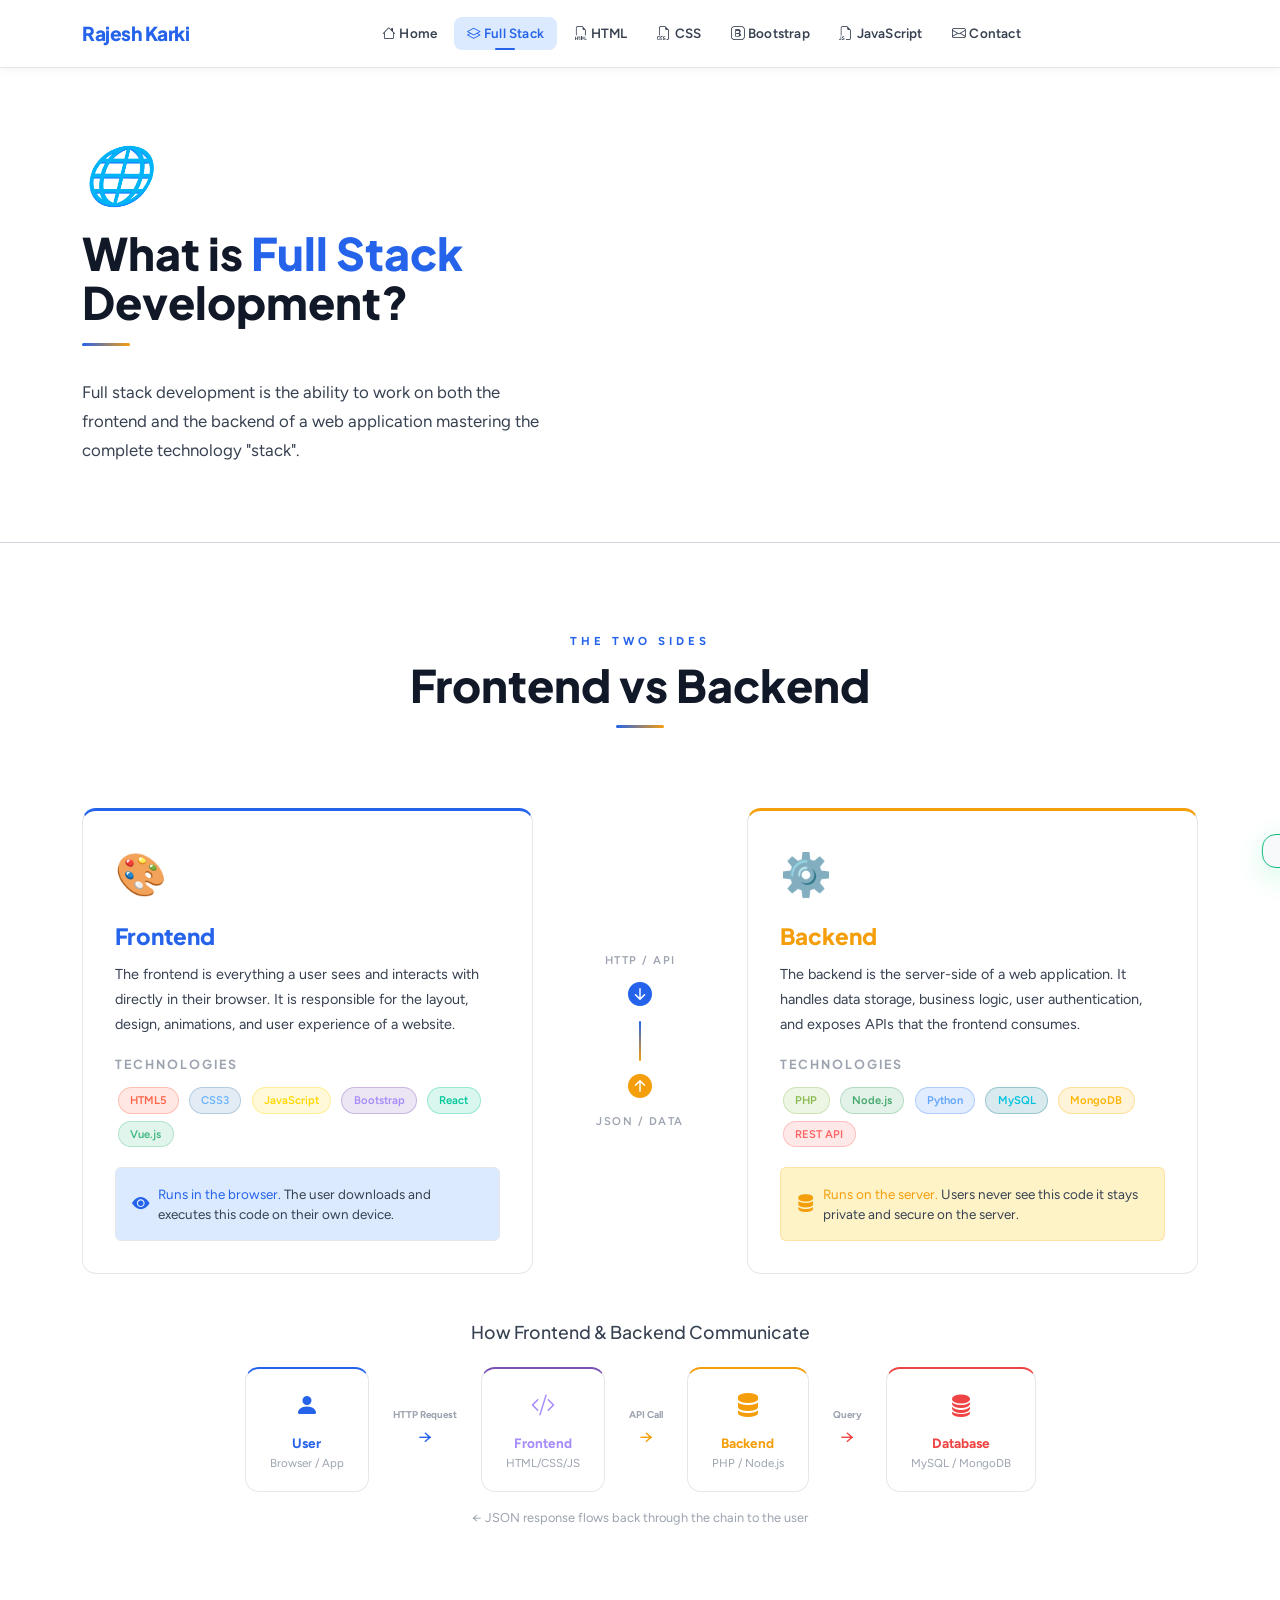
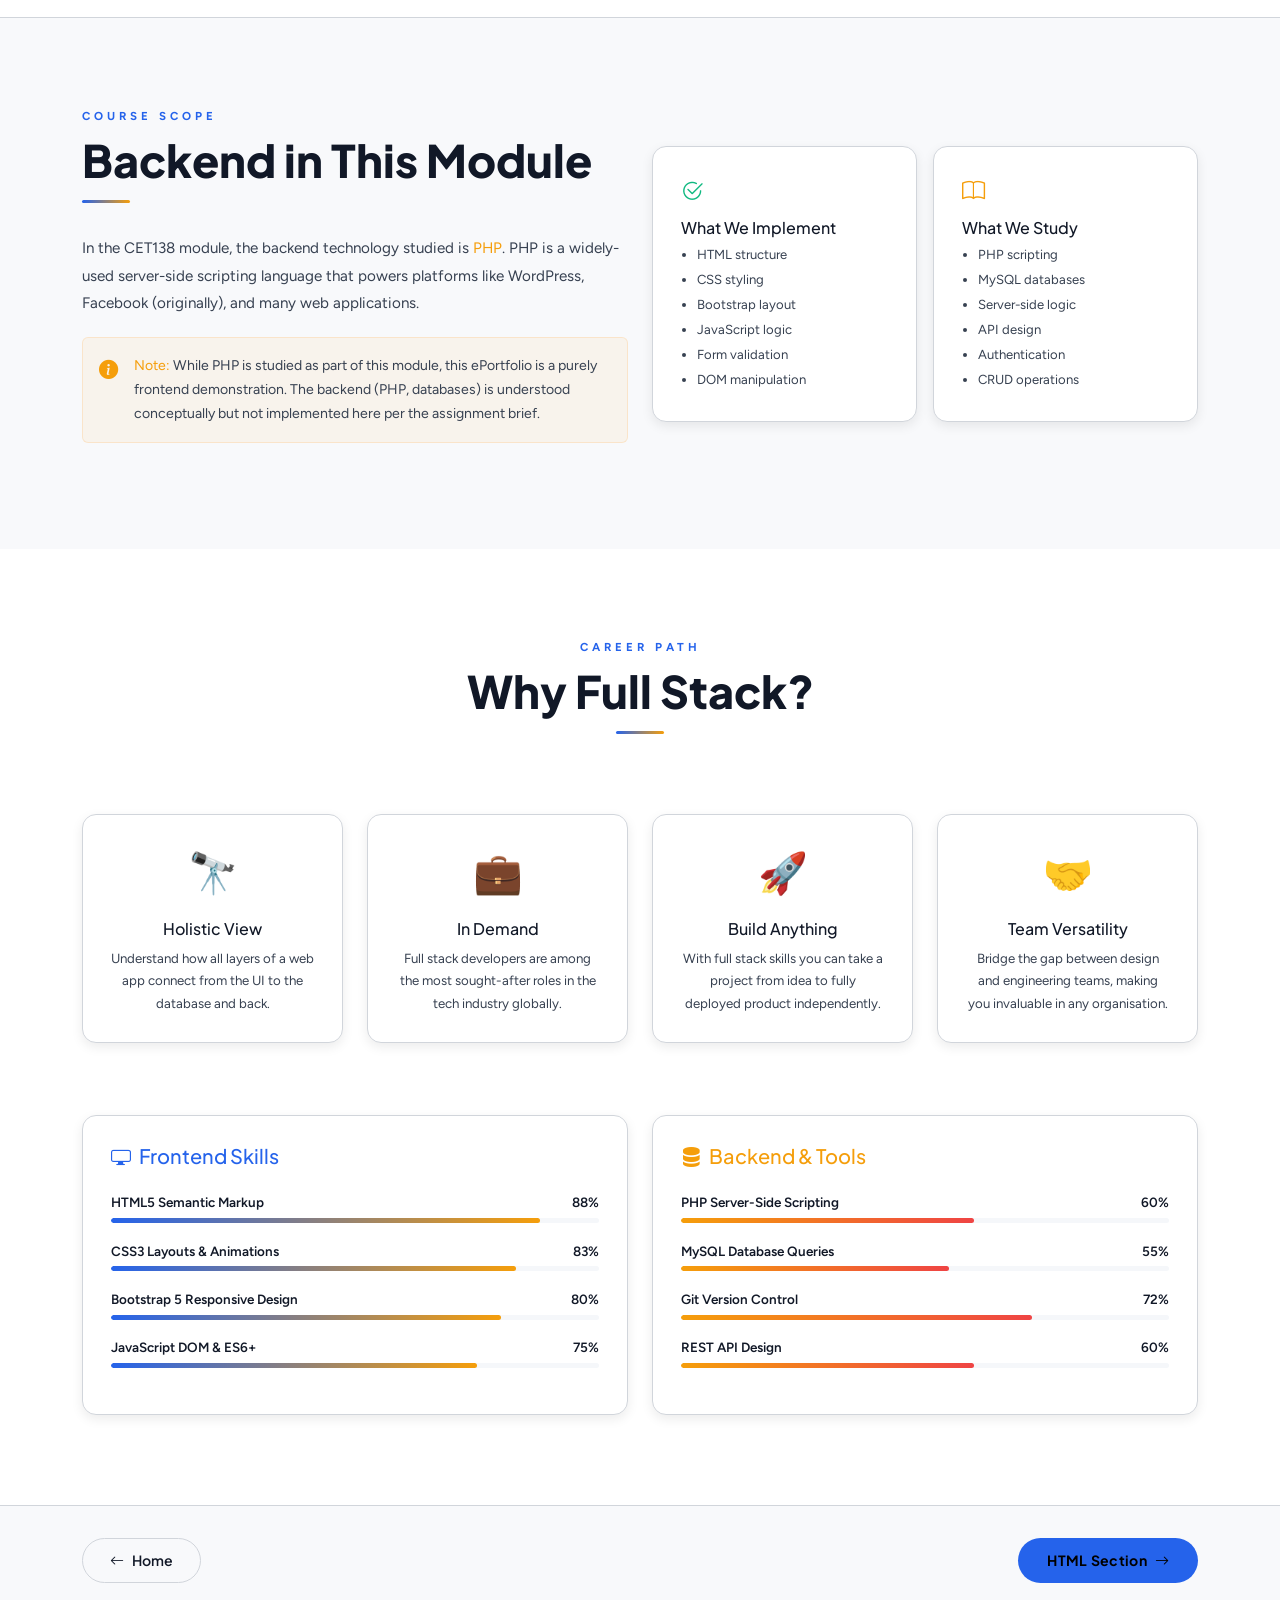
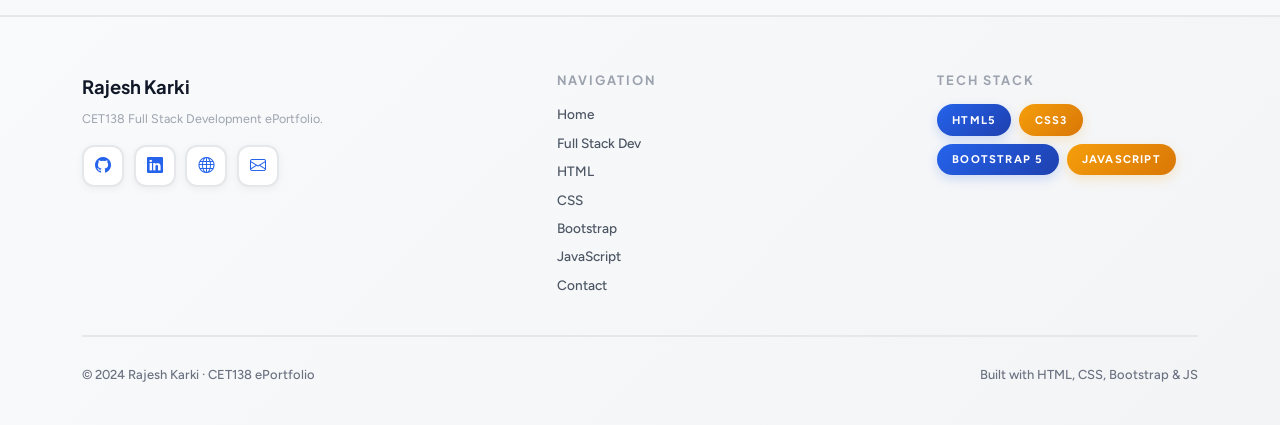
==== commit a4f940e9: "Refine text content for clarity and consistency in about.html and javascript.html" ====
--- a/about.html
+++ b/about.html
@@ -265,7 +265,7 @@
           <div class="glass-card card-inner text-center h-100">
             <div style="font-size:2.5rem;margin-bottom:1rem;">🔭</div>
             <h5 style="font-family:var(--font-head);font-size:1rem;margin-bottom:.5rem;">Holistic View</h5>
-            <p style="color:var(--text2);font-size:.83rem;line-height:1.7;margin:0;">Understand how all layers of a web app connect — from the UI to the database and back.</p>
+            <p style="color:var(--text2);font-size:.83rem;line-height:1.7;margin:0;">Understand how all layers of a web app connect from the UI to the database and back.</p>
           </div>
         </div>
         <div class="col-md-6 col-lg-3 reveal reveal-d2">
--- a/css/style.css
+++ b/css/style.css
@@ -99,7 +99,20 @@
   border-bottom: 1px solid var(--border);
   transition: var(--transition);
   box-shadow: 0 2px 8px rgba(0,0,0,0.05);
-}
+  padding: 0.5rem 0 !important;
+}
+
+#mainNav .container {
+  display: flex;
+  align-items: center;
+  justify-content: space-between;
+}
+
+#mainNav .d-flex.order-lg-last {
+  margin-left: auto;
+  order: 2;
+}
+
 [data-theme="light"] #mainNav {
   background: rgba(244,246,251,0.88);
 }
@@ -143,6 +156,103 @@
 .navbar-toggler { border: 1px solid var(--border) !important; padding: .35rem .55rem !important; }
 .navbar-toggler-icon {
   background-image: url("data:image/svg+xml,%3csvg xmlns='http://www.w3.org/2000/svg' viewBox='0 0 30 30'%3e%3cpath stroke='rgba(17,24,39,0.9)' stroke-linecap='round' stroke-miterlimit='10' stroke-width='2' d='M4 7h22M4 15h22M4 23h22'/%3e%3c/svg%3e") !important;
+}
+
+/* ── MOBILE NAVBAR RESPONSIVENESS ────────────────────────────────── */
+@media (max-width: 991px) {
+  #mainNav {
+    height: auto;
+    padding: 0.5rem 0 !important;
+    position: relative;
+    z-index: 1000;
+  }
+  
+  .navbar-collapse {
+    background: var(--surface);
+    border-radius: 0 0 var(--radius-lg) var(--radius-lg);
+    margin: 0.5rem -15px -15px -15px;
+    padding: 1rem 1rem;
+    border: 1px solid var(--border);
+    border-top: none;
+    box-shadow: 0 8px 16px rgba(0,0,0,0.1);
+  }
+  
+  [data-theme="light"] .navbar-collapse {
+    background: rgba(255,255,255,0.95);
+  }
+  
+  .navbar-nav {
+    flex-direction: column;
+    gap: 0.25rem !important;
+  }
+  
+  .navbar-nav .nav-link {
+    padding: 0.5rem 0.75rem !important;
+    font-size: 0.9rem;
+    border-radius: var(--radius-sm);
+    transition: all 0.2s ease;
+  }
+  
+  .navbar-nav .nav-link:hover {
+    background: var(--accent-dim) !important;
+    padding-left: 1.1rem !important;
+  }
+  
+  .navbar-nav .nav-link.active::after {
+    display: none;
+  }
+  
+  .navbar-nav .nav-link.active {
+    background: var(--accent-dim) !important;
+    color: var(--accent) !important;
+    font-weight: 700;
+  }
+  
+  .d-flex.order-lg-last {
+    gap: 0.75rem !important;
+  }
+  
+  .theme-btn {
+    display: flex !important;
+  }
+}
+
+@media (max-width: 576px) {
+  #mainNav {
+    padding: 0.4rem 0 !important;
+  }
+  
+  #mainNav .container {
+    padding: 0 1rem;
+  }
+  
+  .nav-brand {
+    font-size: 1rem;
+  }
+  
+  .navbar-collapse {
+    margin: 0.5rem -1rem -1rem -1rem;
+    padding: 0.75rem 1rem;
+  }
+  
+  .navbar-nav .nav-link {
+    padding: 0.45rem 0.6rem !important;
+    font-size: 0.85rem;
+  }
+  
+  .navbar-nav .nav-item {
+    width: 100%;
+  }
+  
+  .theme-btn {
+    width: 32px !important;
+    height: 32px !important;
+    font-size: 0.8rem;
+  }
+  
+  .navbar-toggler {
+    padding: 0.25rem 0.4rem !important;
+  }
 }
 
 /* ── PAGE LAYOUT ─────────────────────────────────────────────────── */
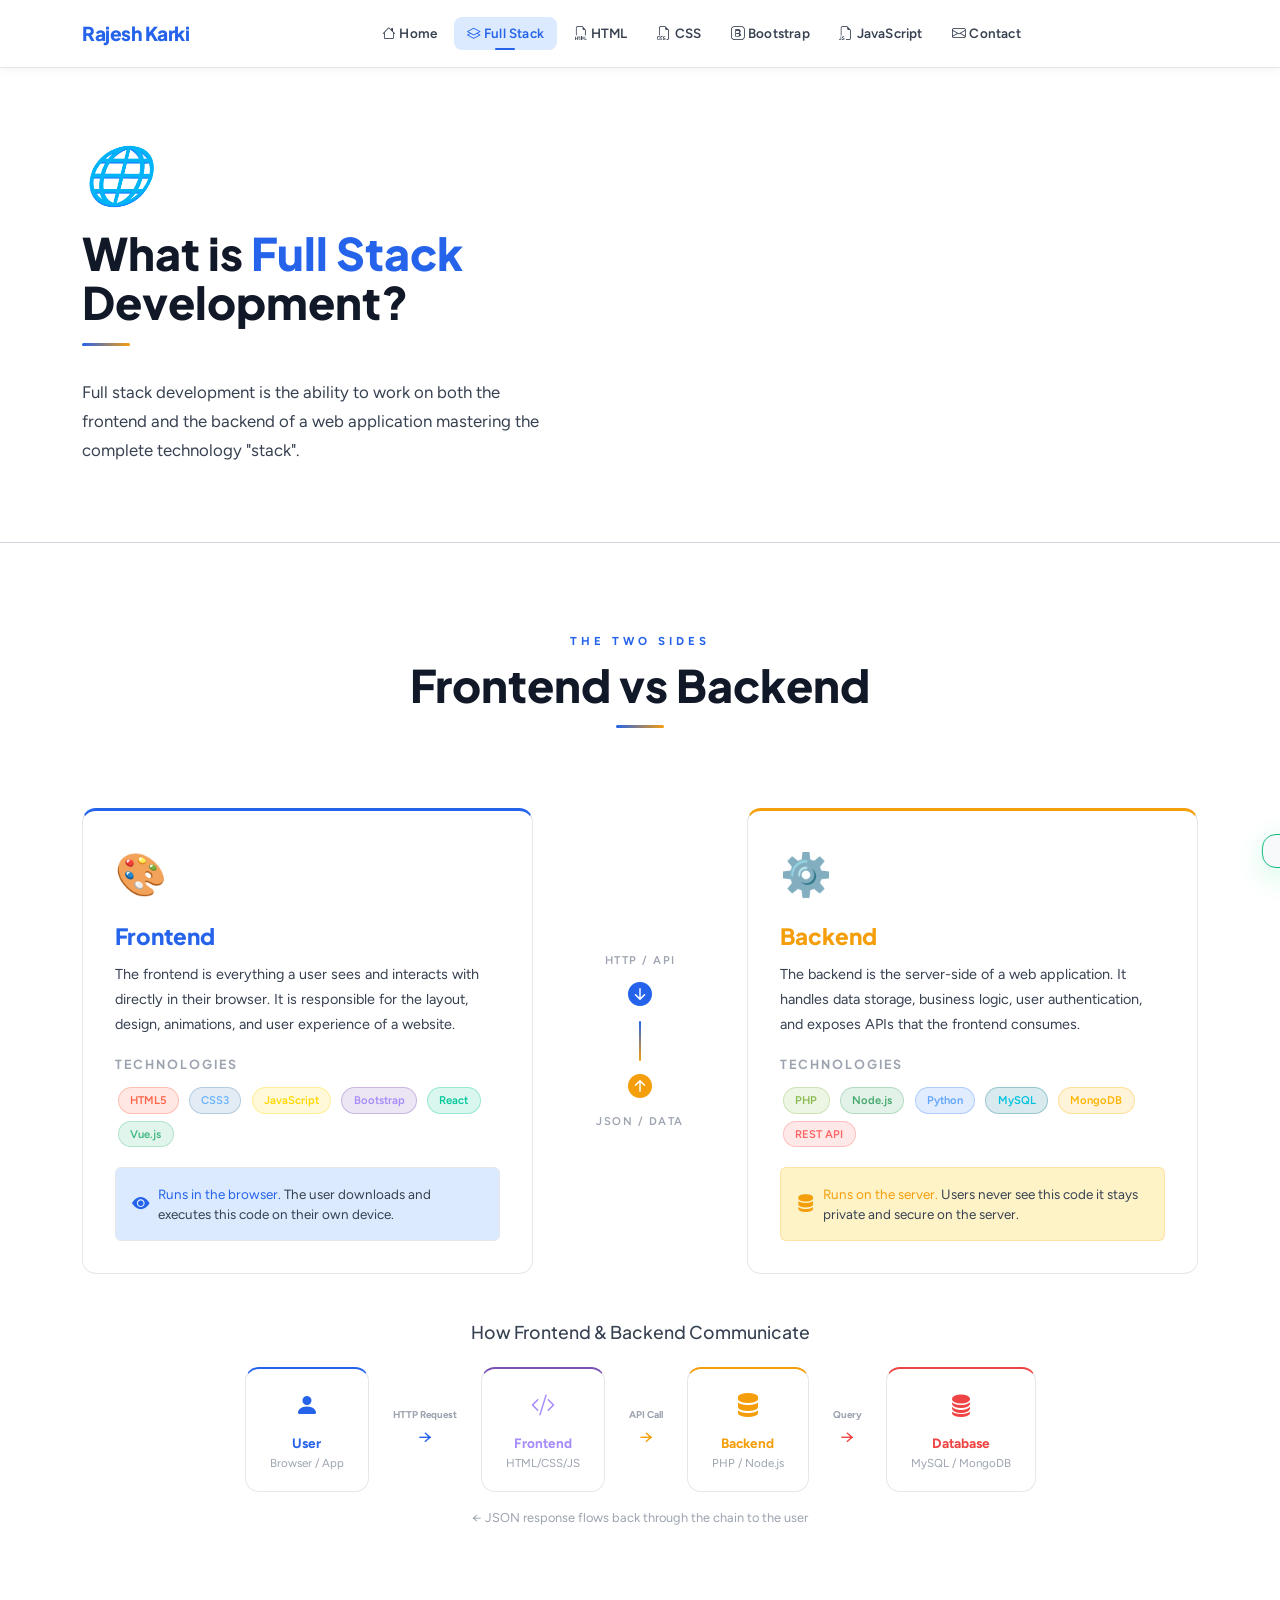
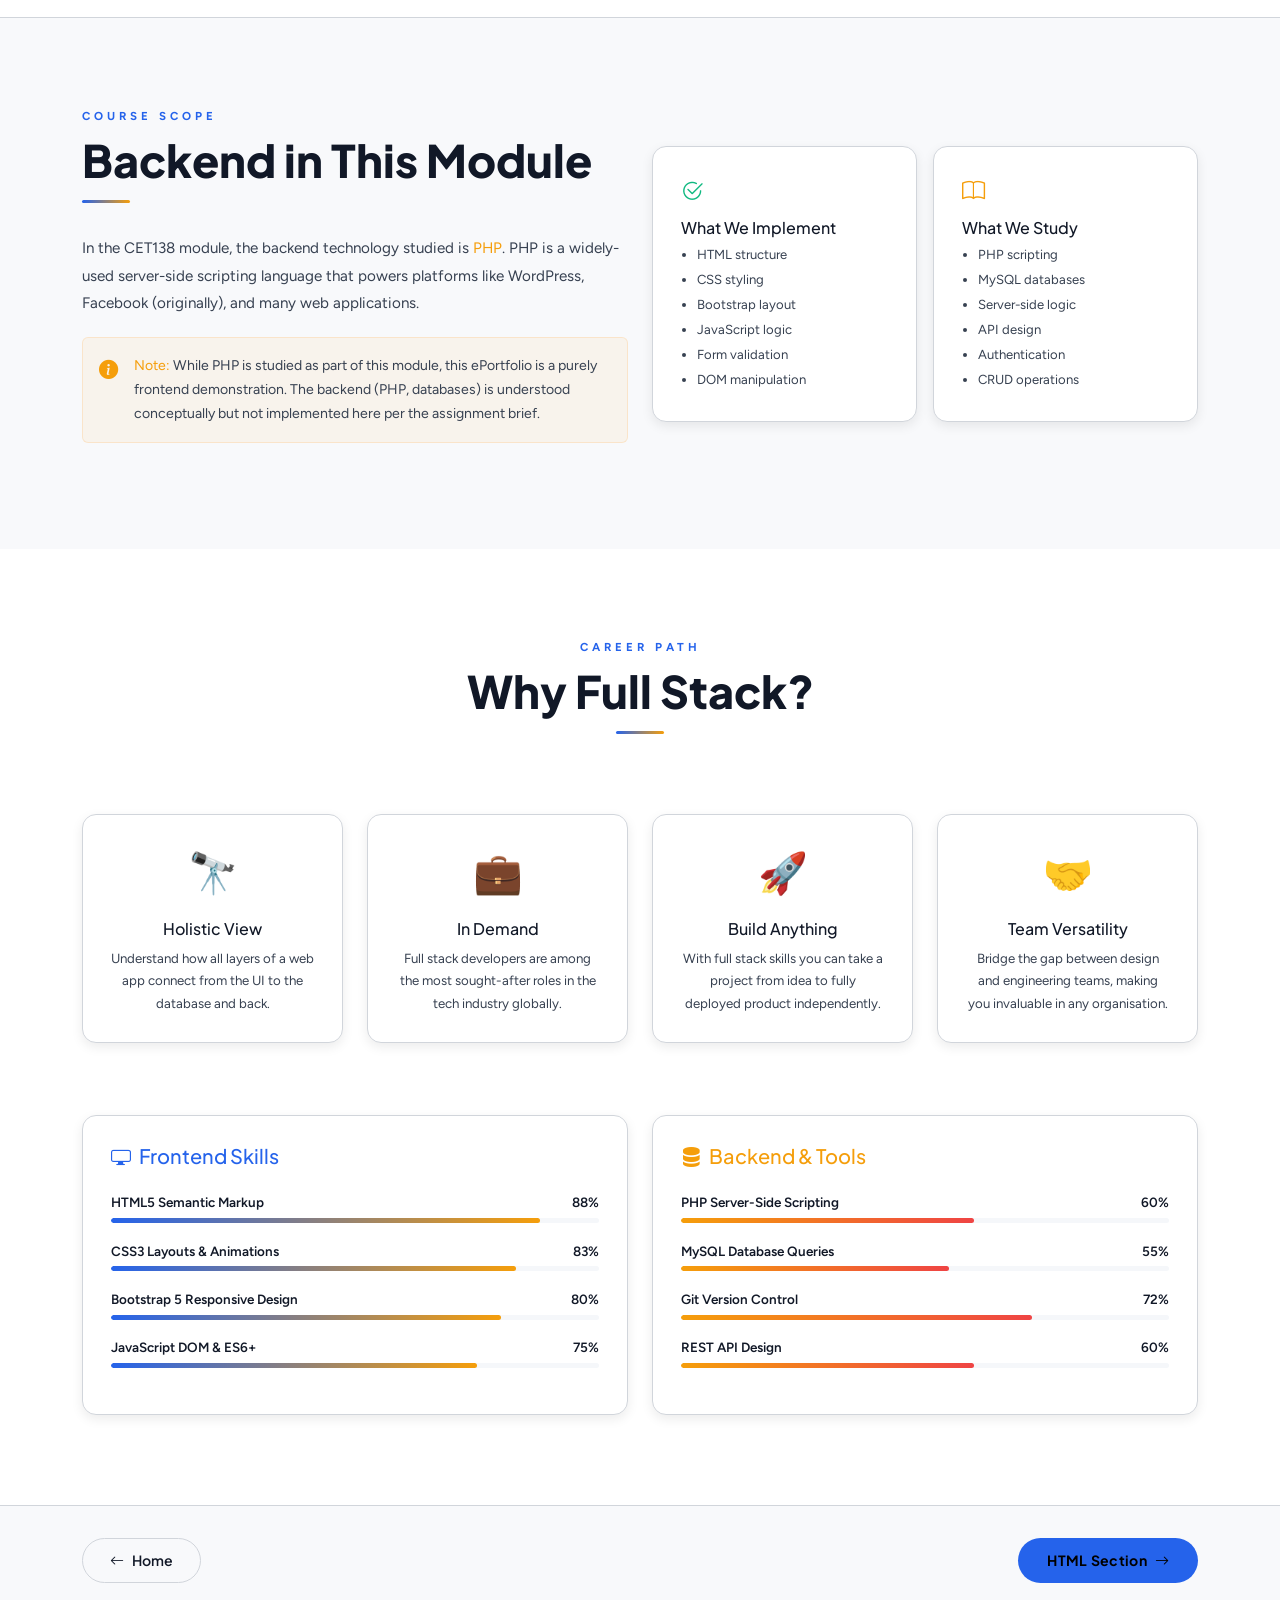
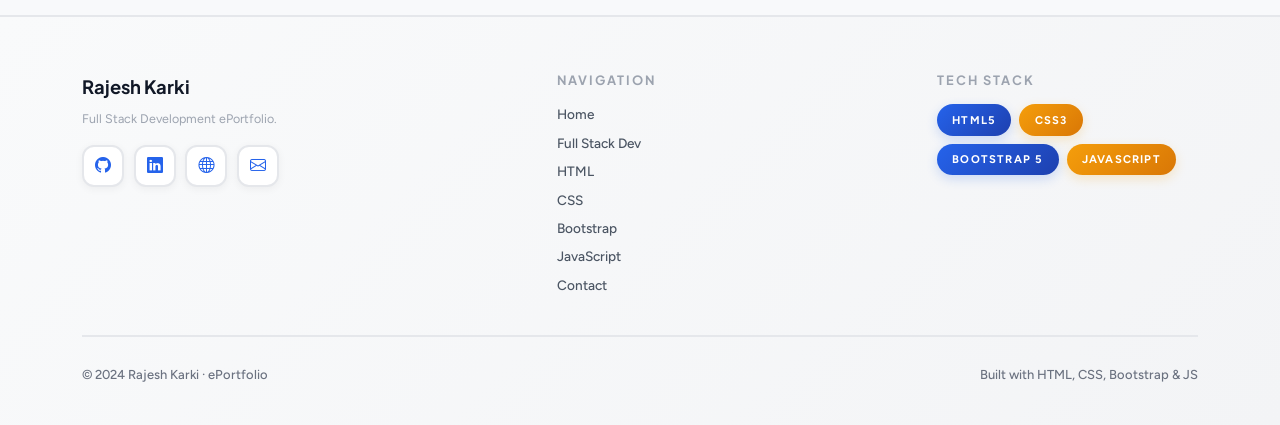
==== commit 57920b0f: "Update footer and content references to remove course-specific mentions" ====
--- a/about.html
+++ b/about.html
@@ -330,7 +330,7 @@
     <div class="row g-4 align-items-start justify-content-between">
       <div class="col-lg-4">
         <div class="footer-brand">Rajesh Karki</div>
-        <p class="text-small text-gray max-w-sm mt-xs">CET138 Full Stack Development ePortfolio.</p>
+        <p class="text-small text-gray max-w-sm mt-xs">Full Stack Development ePortfolio.</p>
         <div class="footer-socials mt-3">
           <a href="https://github.com/rajeshkarki9" target="_blank" title="GitHub"><i class="bi bi-github"></i></a>
           <a href="https://www.linkedin.com/in/rajesh-karki-478a9b274/" target="_blank" title="LinkedIn"><i class="bi bi-linkedin"></i></a>
@@ -351,7 +351,7 @@
       </div>
     </div>
     <div class="footer-copy d-flex flex-wrap justify-content-between align-items-center gap-2">
-      <span>© 2024 Rajesh Karki · CET138 ePortfolio</span>
+      <span>© 2024 Rajesh Karki · ePortfolio</span>
       <span>Built with HTML, CSS, Bootstrap &amp; JS</span>
     </div>
   </div>
